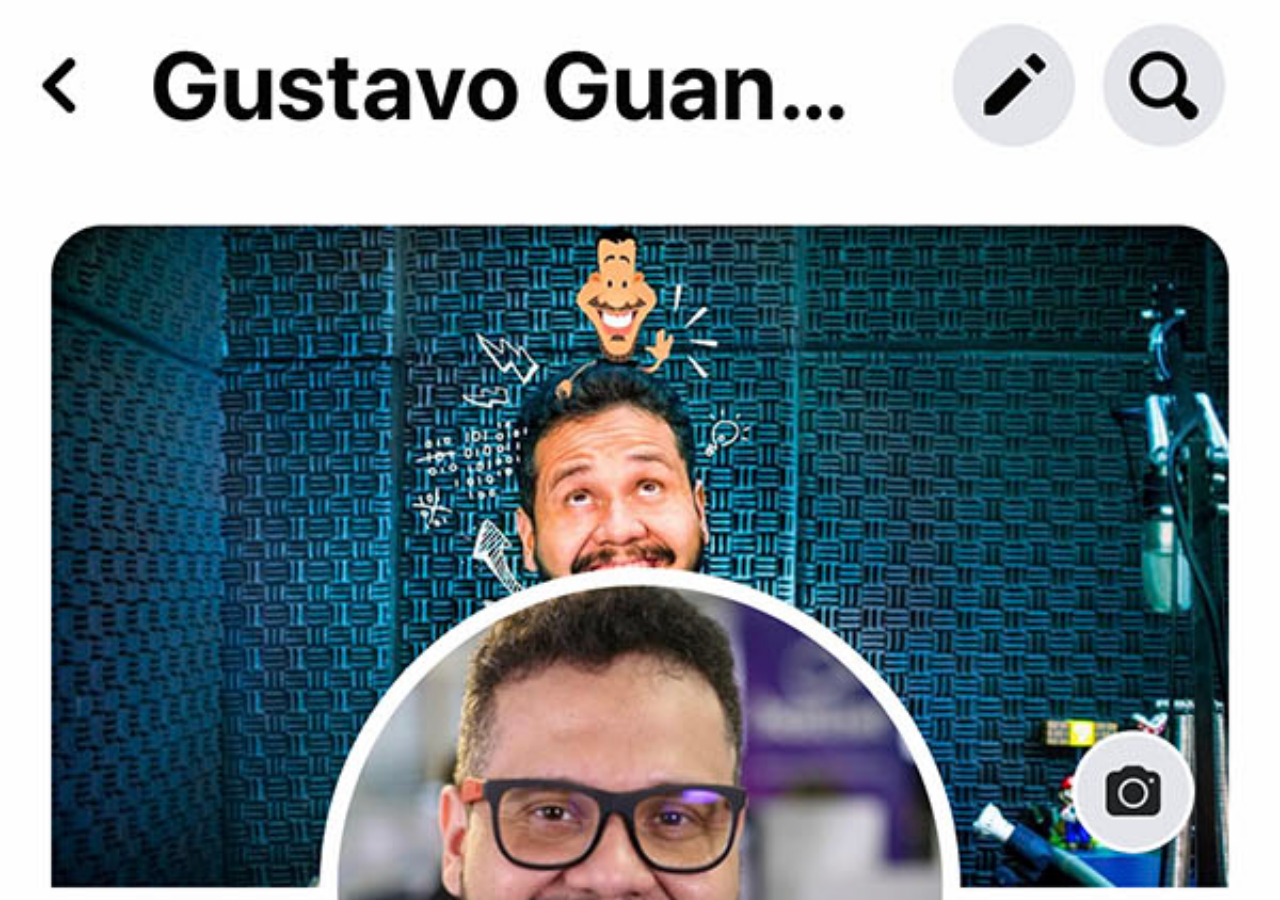
==== facebook.html @ 7f3045fd "Criei as páginas das outras redes sociais" ====
<!DOCTYPE html>
<html lang="pt-br">
<head>
    <meta charset="UTF-8">
    <meta name="viewport" content="width=device-width, initial-scale=1.0">
    <title>Document</title>
</head>
<style>
    * {
        margin: 0;
        padding: 0;
        box-sizing: border-box;
    }
    body {
        background: black url(imagens/tela-facebook.jpg) no-repeat top center;
        background-size: cover;
    }
</style>
<body>
    
</body>
</html>
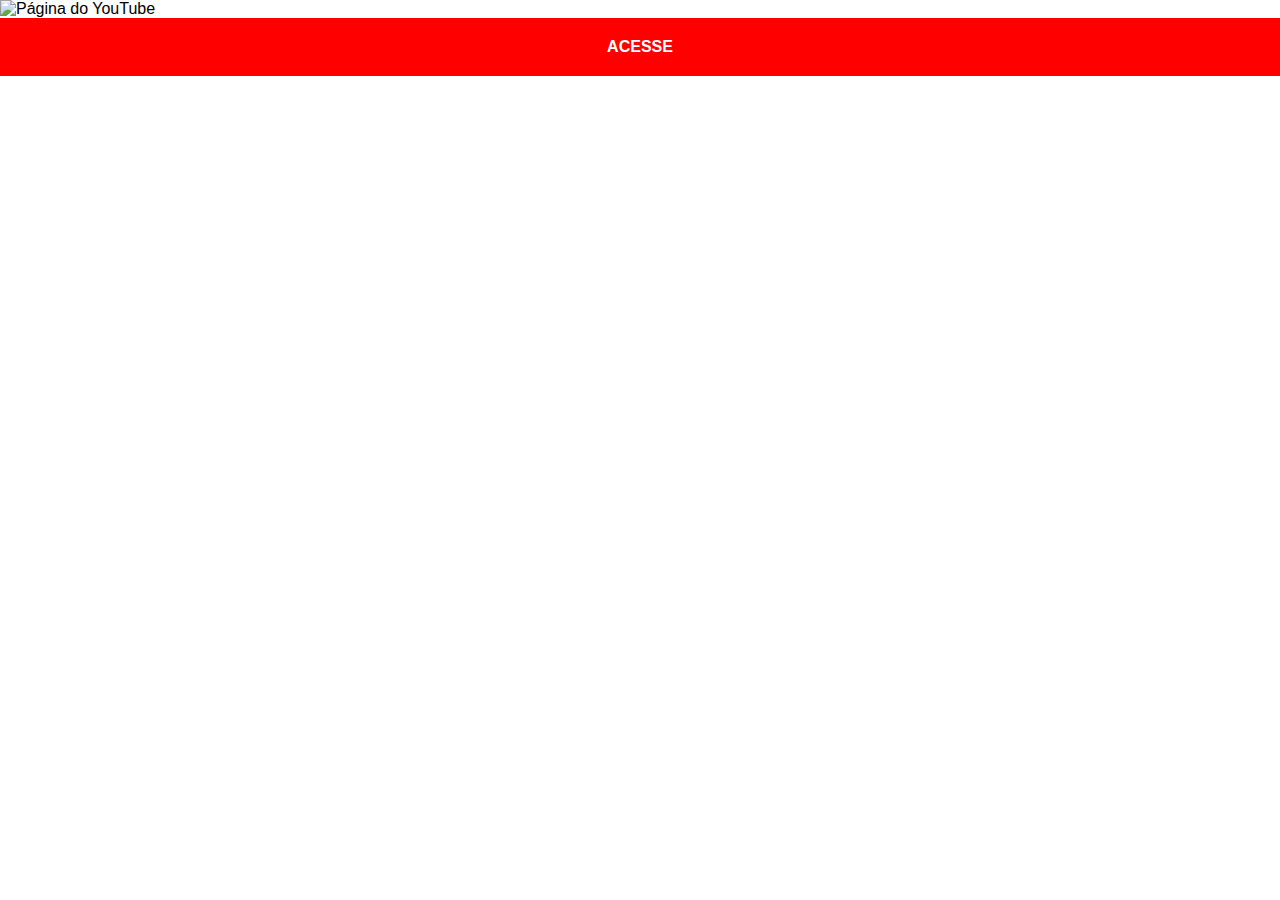
==== commit 250aac68: "Arrumando os erros das redes sociais" ====
--- a/facebook.html
+++ b/facebook.html
@@ -12,11 +12,27 @@
         box-sizing: border-box;
     }
     body {
-        background: black url(imagens/tela-facebook.jpg) no-repeat top center;
-        background-size: cover;
+        font-family: Arial, Helvetica, sans-serif;
+    }
+    ::-webkit-scrollbar {
+        display: none;
+    }
+    img {
+        width: 100vw;
+    }
+    a {
+        display: block;
+        padding: 20px;
+        background-color: red;
+        color: white;
+        text-decoration: none;
+        text-align: center;
+        font-weight: bold;
+
     }
 </style>
 <body>
-    
+    <img src="imagens/tela-facebook.png" alt="Página do YouTube">
+    <a href="https://facebook.com" target="_blank">ACESSE</a>
 </body>
 </html>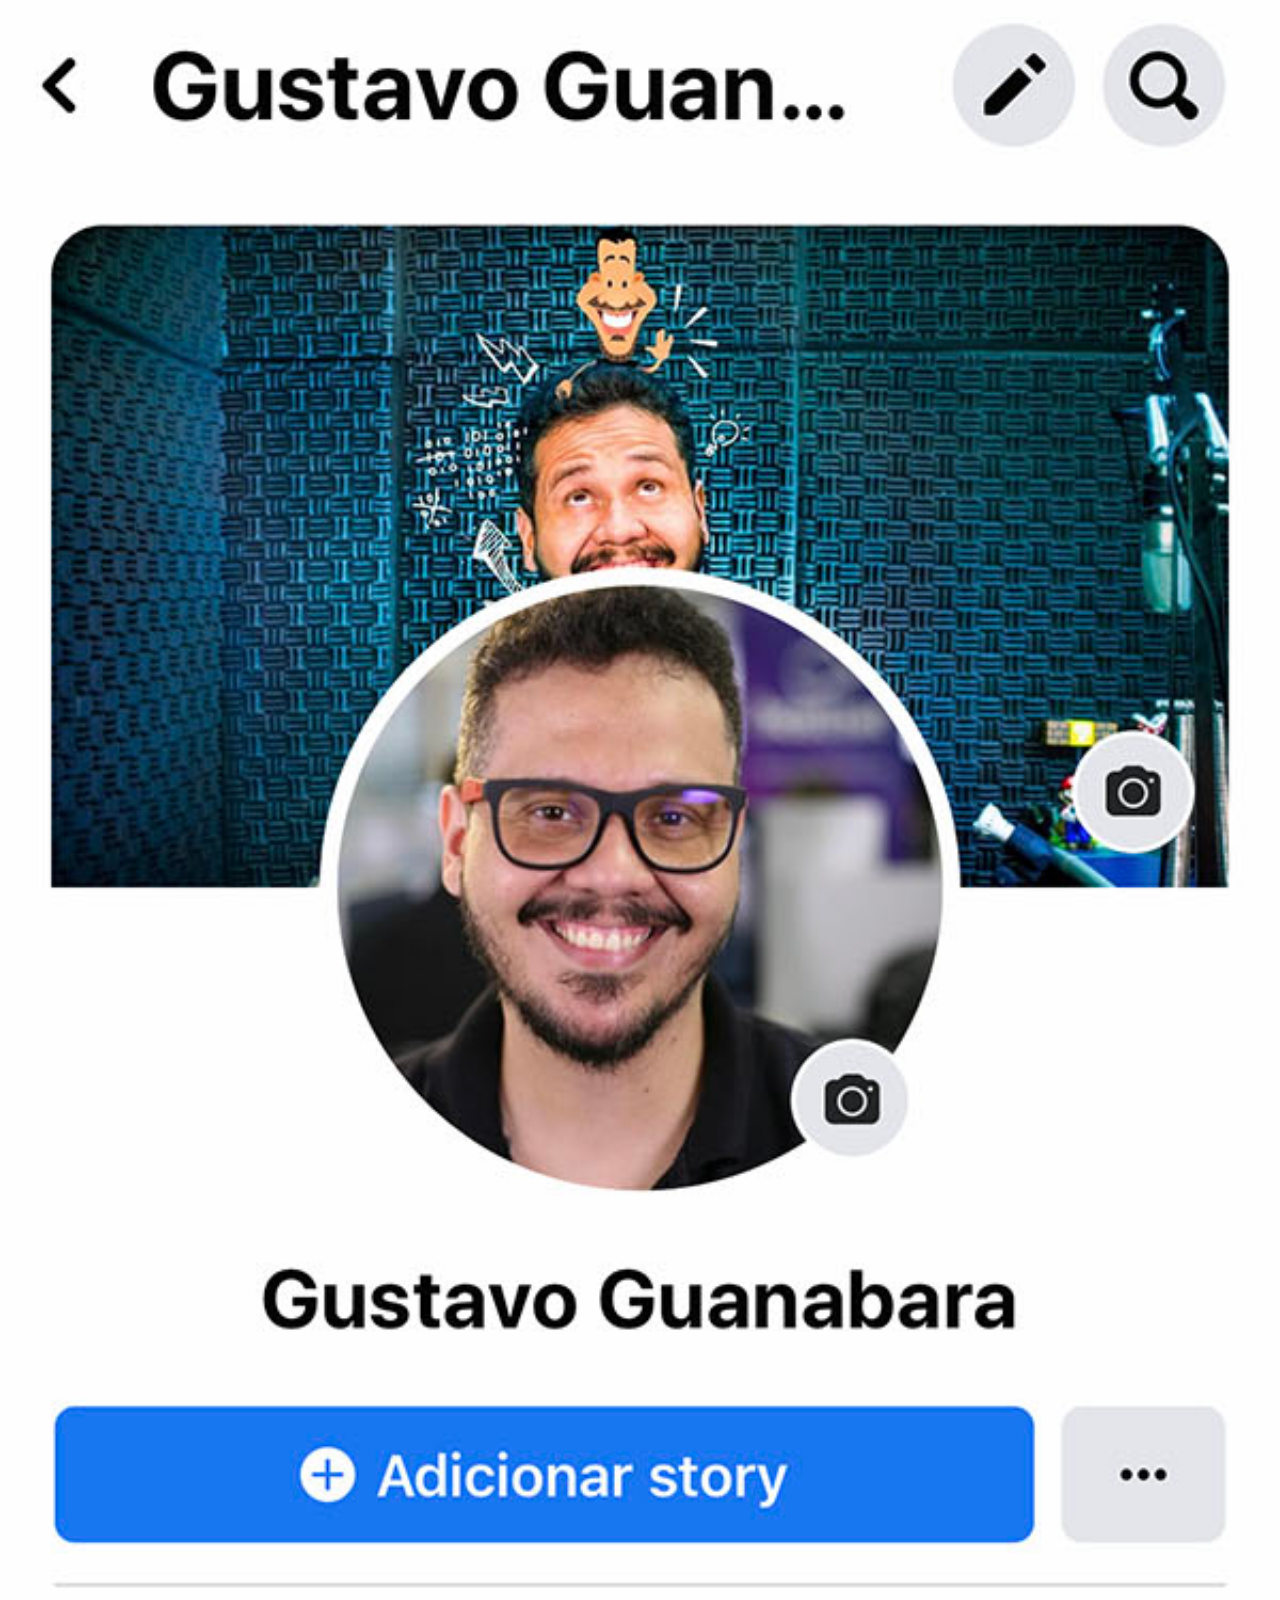
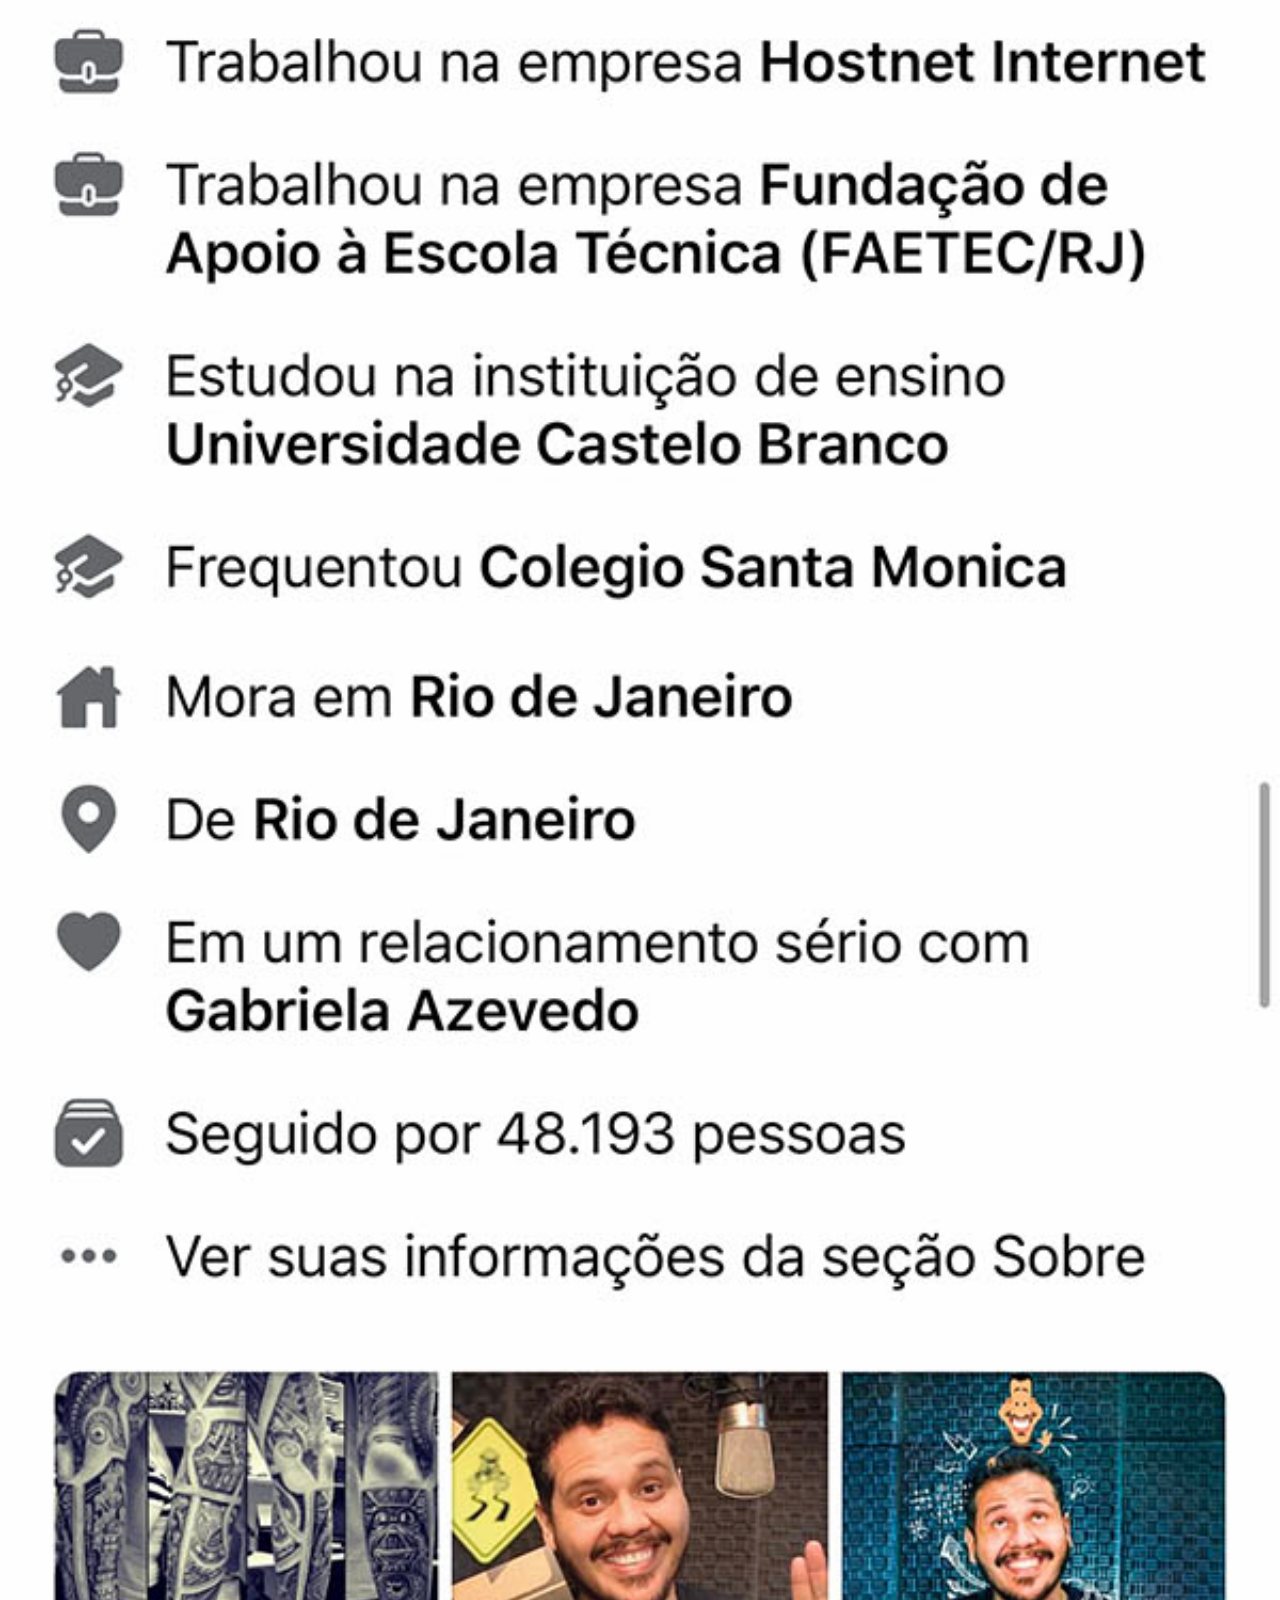
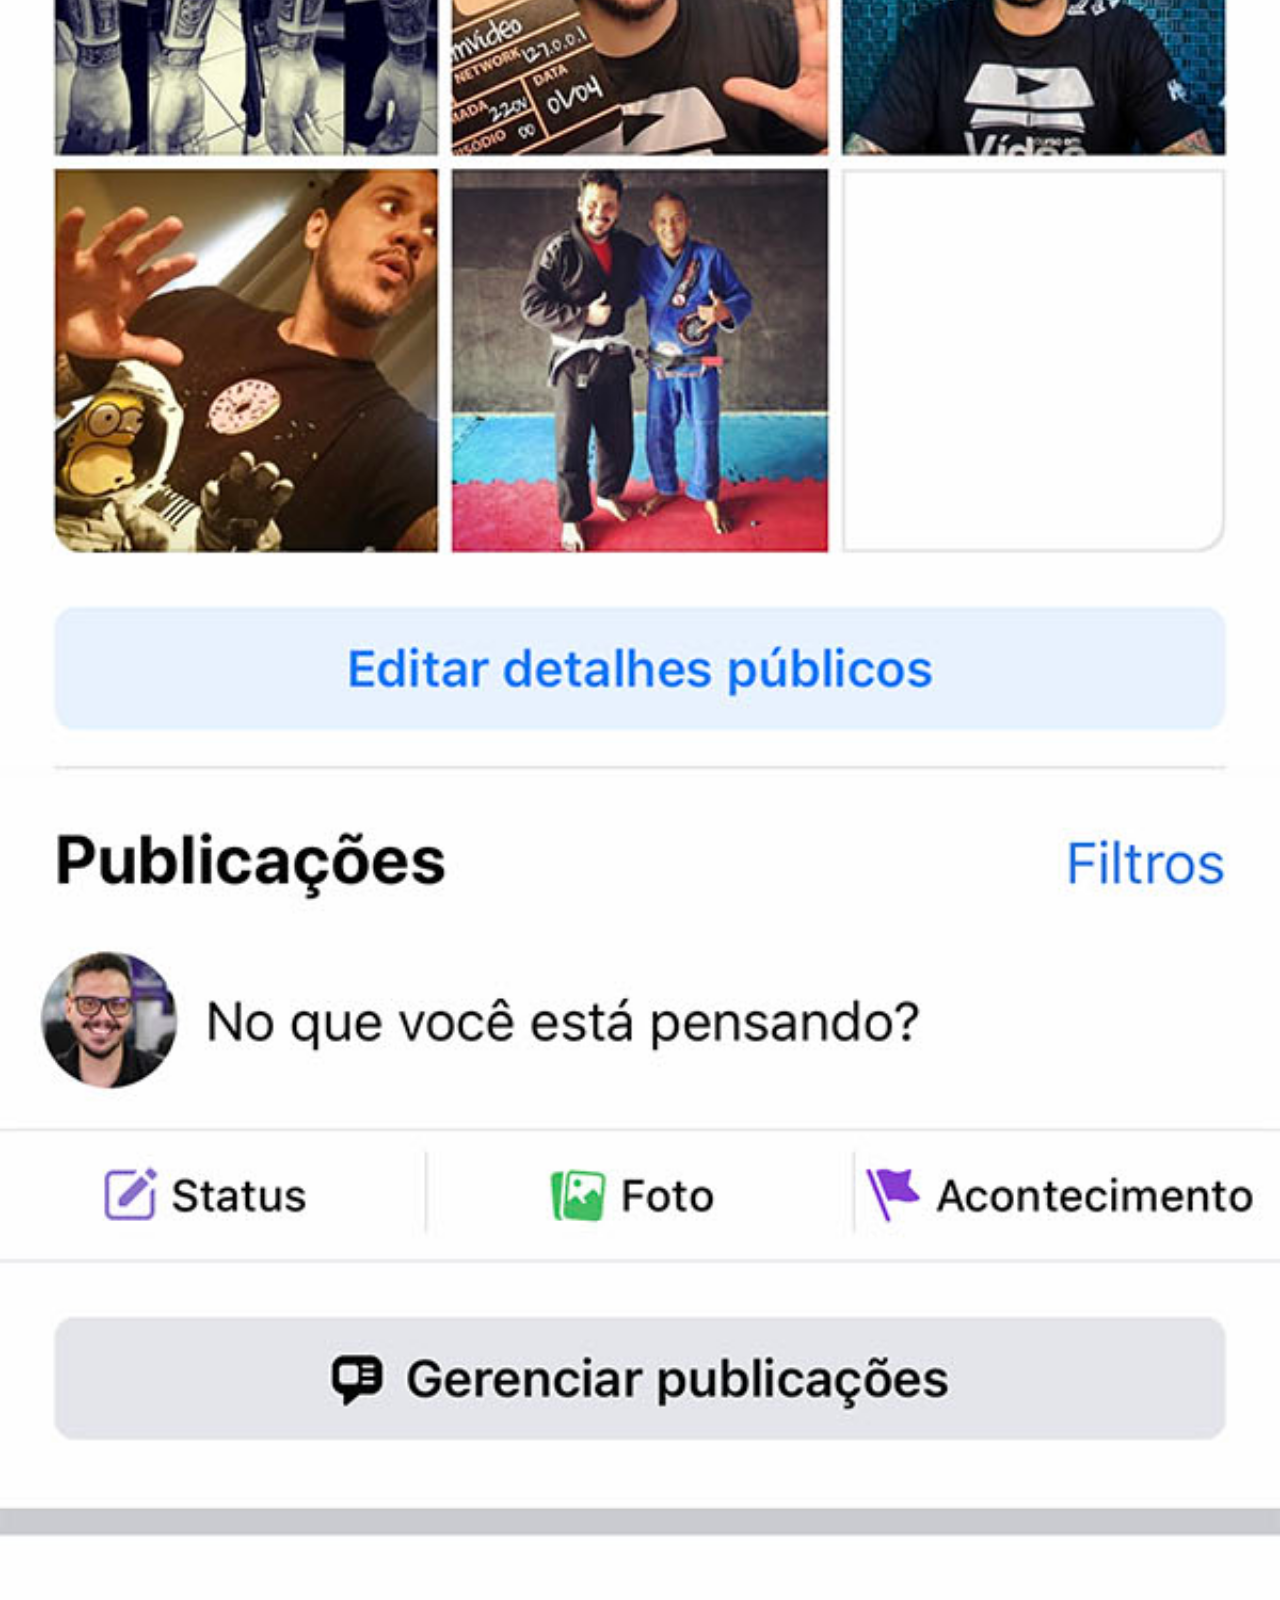
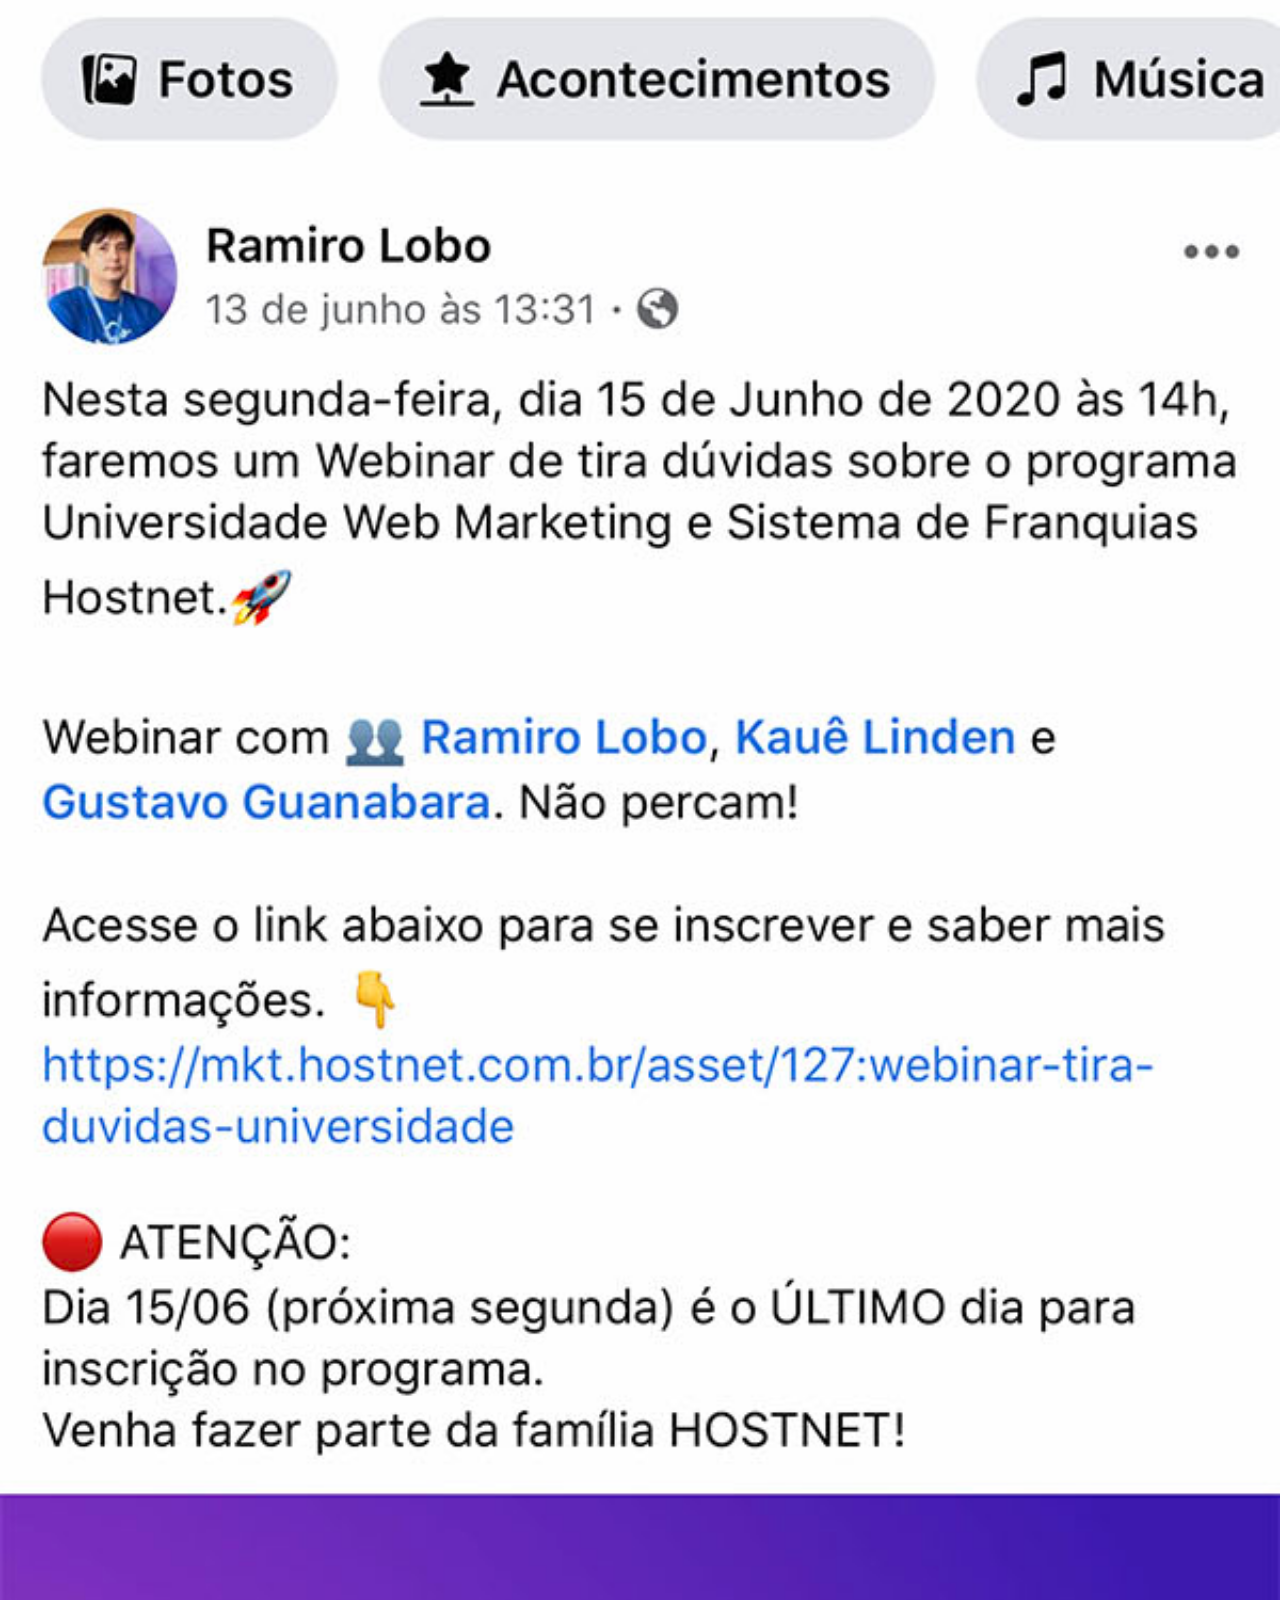
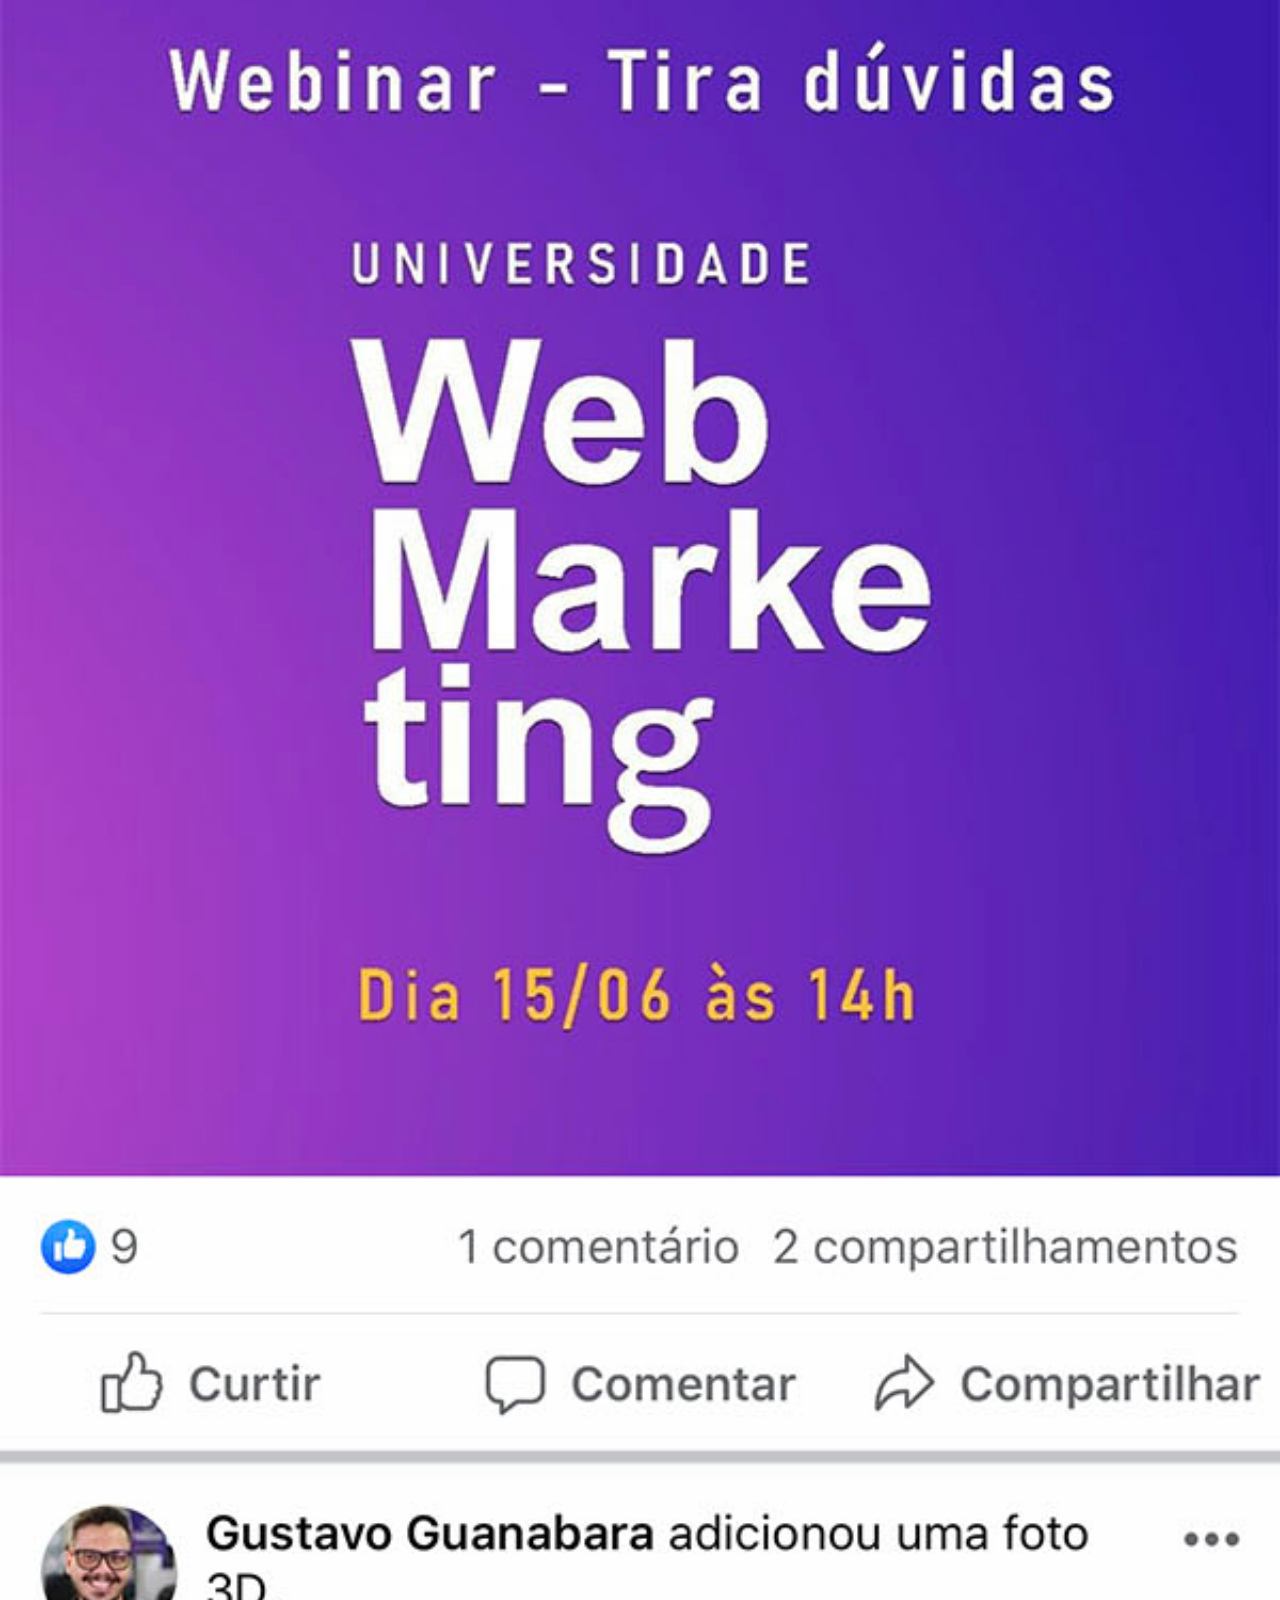
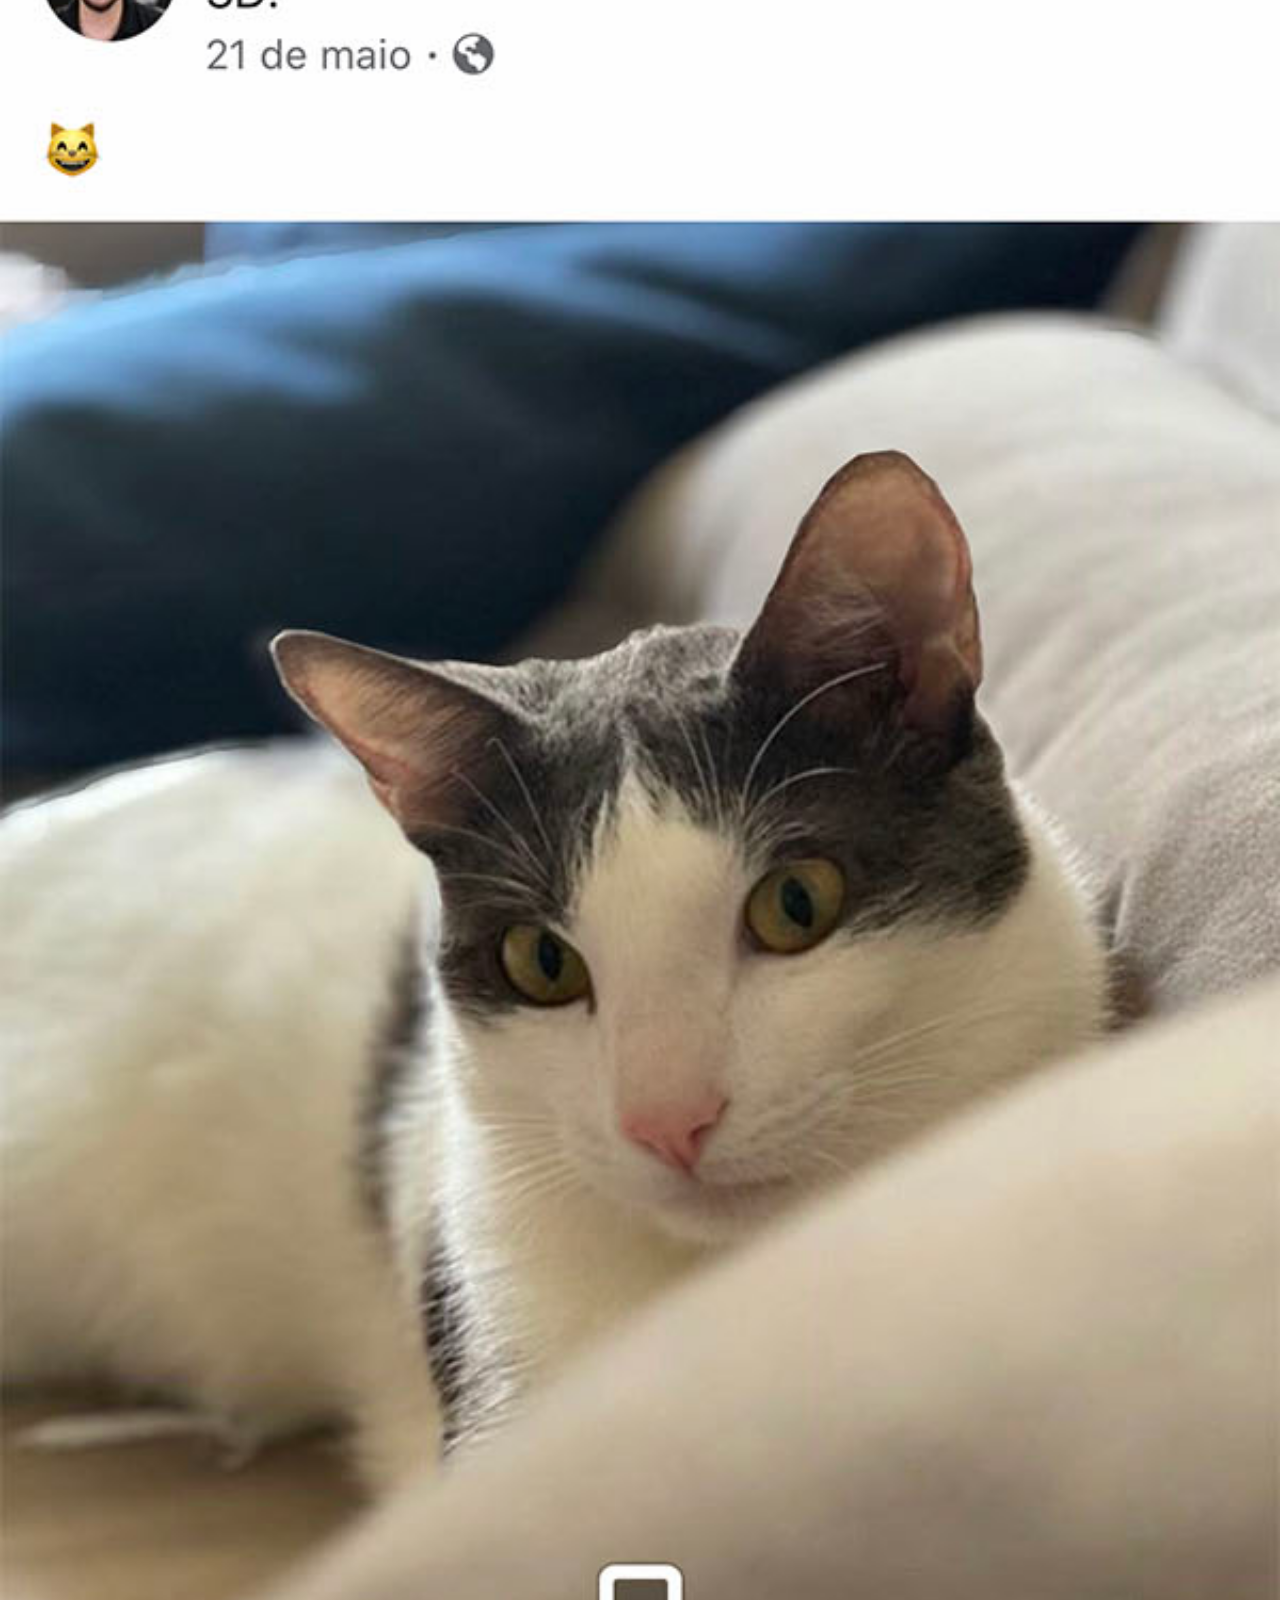
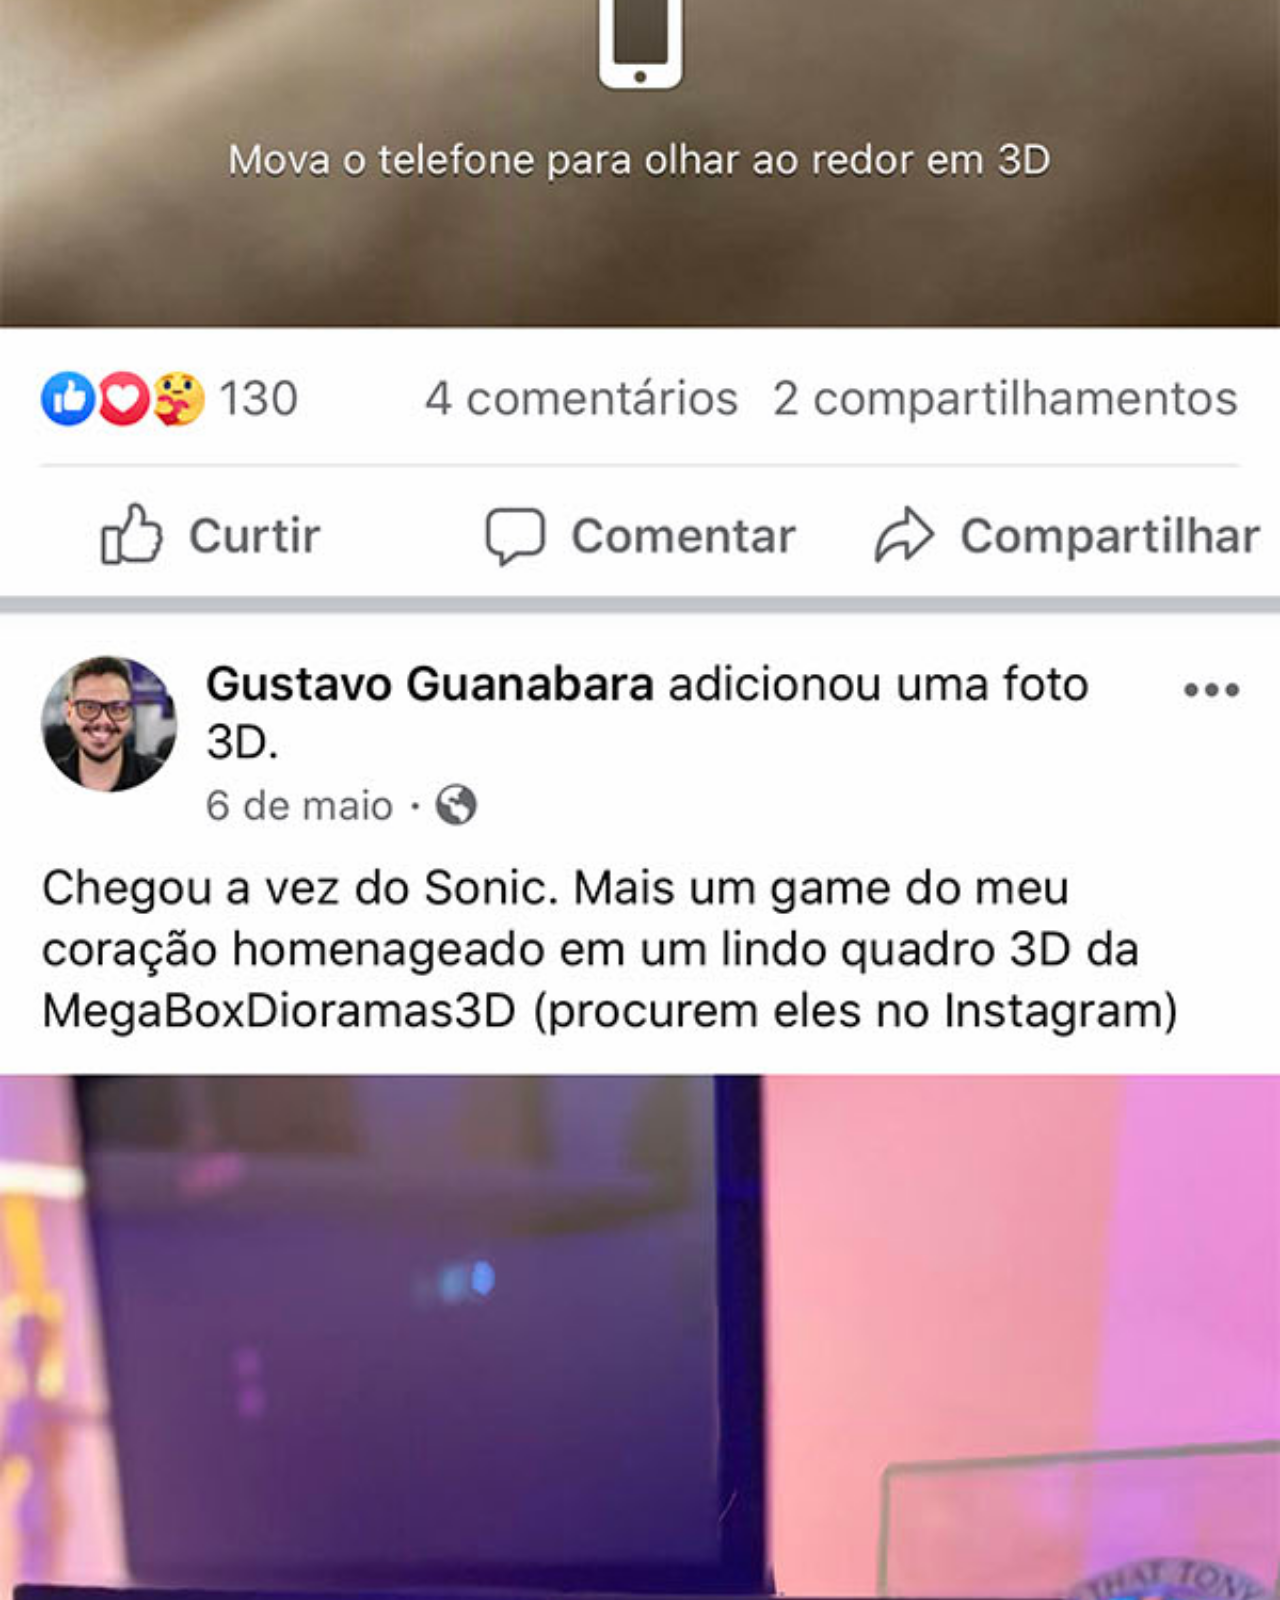
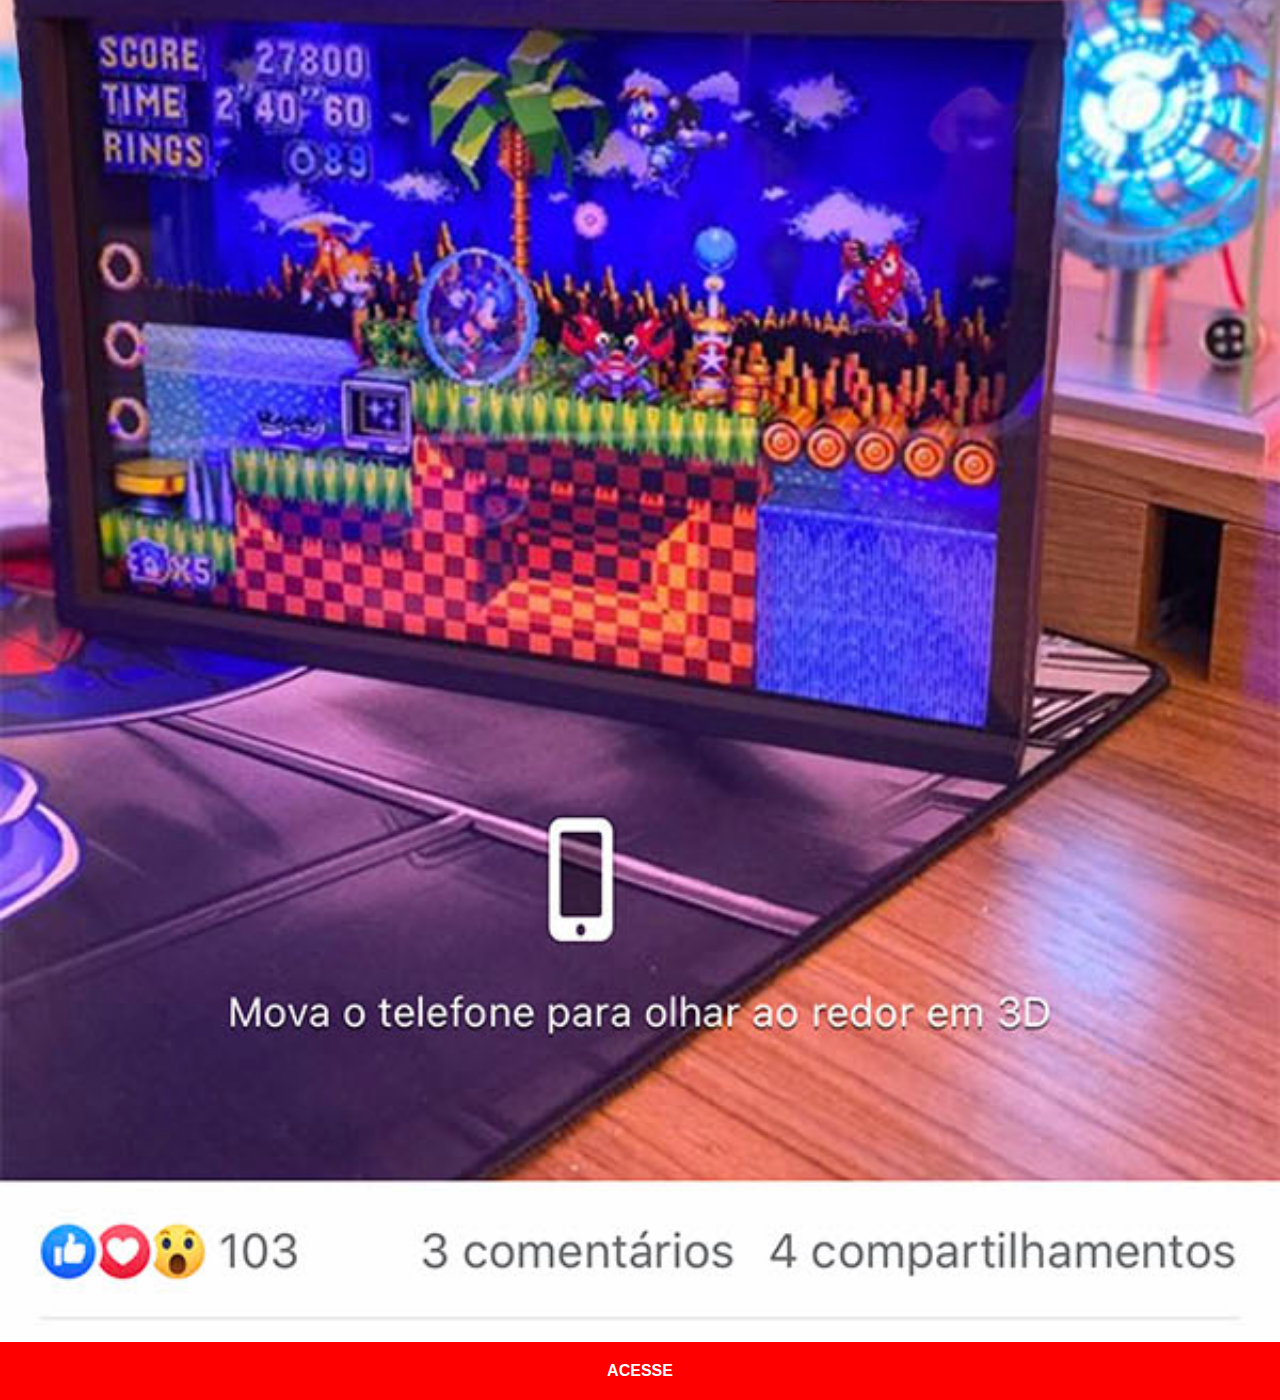
==== commit 151715e6: "alteração formato da imagem" ====
--- a/facebook.html
+++ b/facebook.html
@@ -32,7 +32,7 @@
     }
 </style>
 <body>
-    <img src="imagens/tela-facebook.png" alt="Página do YouTube">
+    <img src="imagens/tela-facebook.jpg" alt="Página do YouTube">
     <a href="https://facebook.com" target="_blank">ACESSE</a>
 </body>
 </html>